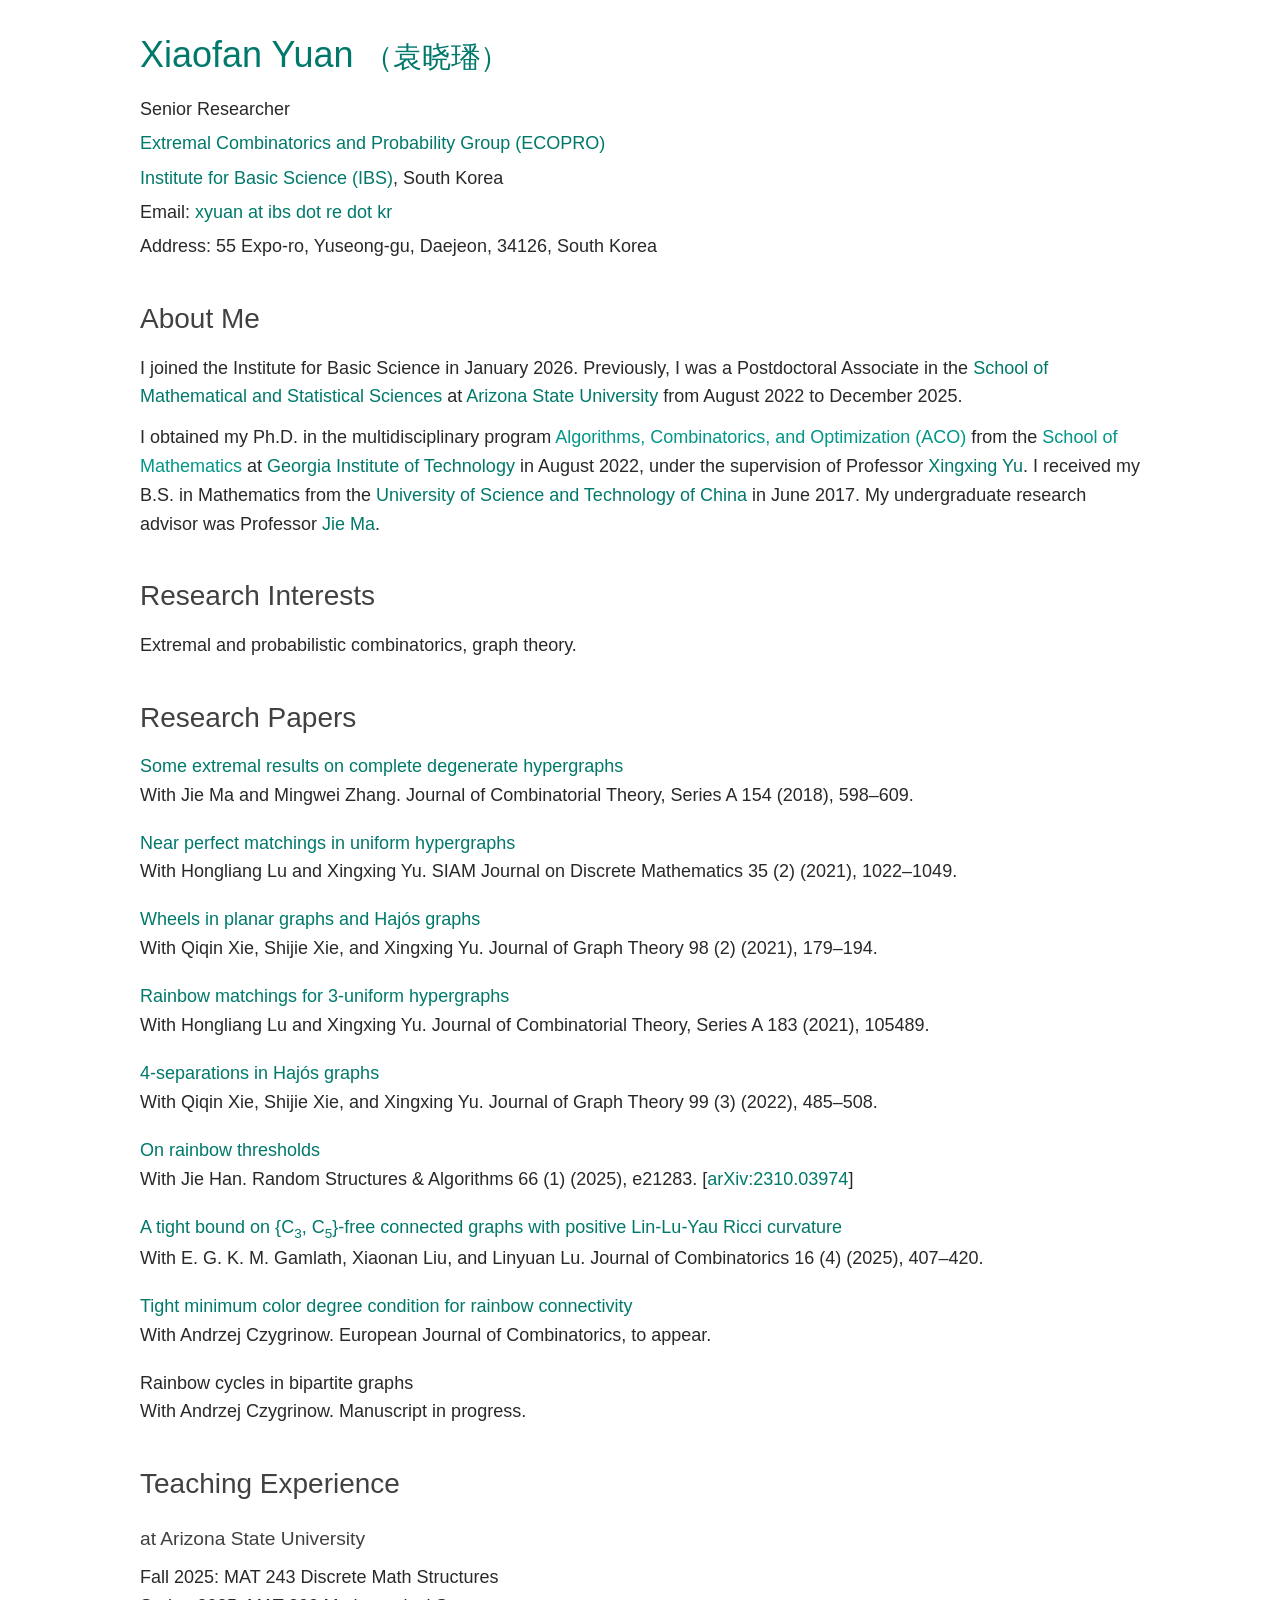
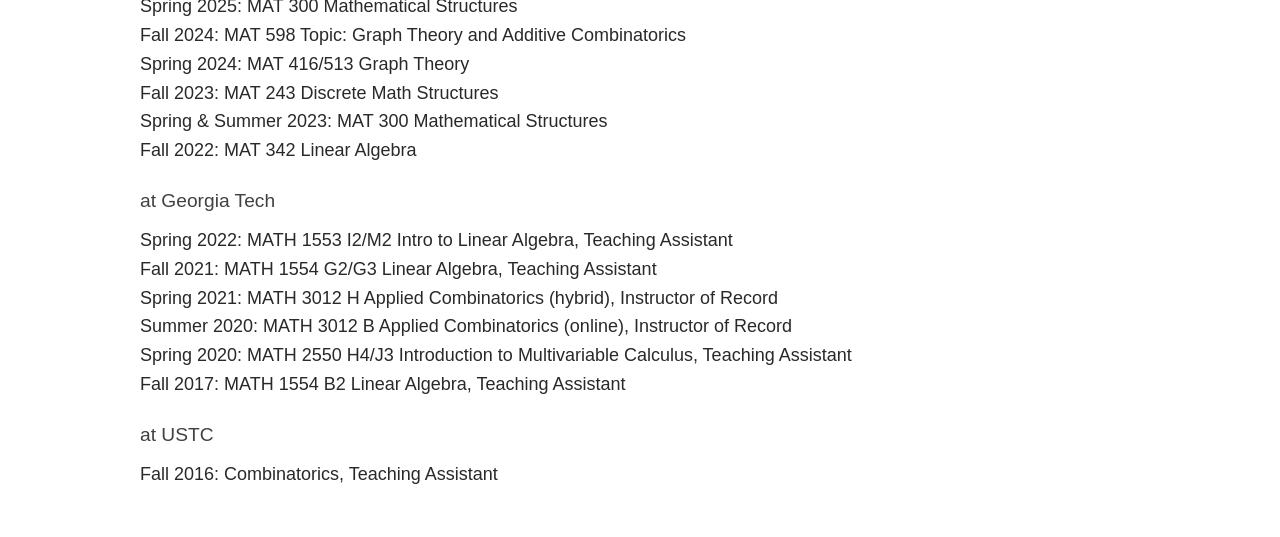
==== index.html @ 12617dc4 "Refactor index.html by removing empty paragraph tags Removed unnecessary paragraph tags to improve H" ====
<!DOCTYPE html>
<html lang="en">
<head>
  <meta charset="UTF-8">
  <meta name="viewport" content="width=device-width, initial-scale=1">
  <meta name="description" content="Xiaofan Yuan, Senior Researcher at IBS ECOPRO. Extremal and probabilistic combinatorics and graph theory.">
  <title>Xiaofan Yuan's Homepage</title>
  <style>
    * { box-sizing: border-box; }
    body {
      margin: 0;
      background: #fff;
      color: #292929;
      font-family: "Segoe UI", Arial, "Noto Sans CJK SC", "Microsoft YaHei", sans-serif;
      font-size: 18px;
      line-height: 1.6;
    }
    main { width: 80%; max-width: 1000px; margin: 2rem auto 3rem; }
    h1, h2, h3 { font-weight: 500; line-height: 1.3; }
    h1 { margin: 0 0 1rem; font-size: 2.25rem; }
    h2 { margin: 2.5rem 0 1rem; font-size: 1.75rem; color: #414141; }
    h3 { margin: 1.5rem 0 .75rem; font-size: 1.2rem; color: #414141; }
    p { margin: .75rem 0; }
    header p { margin: .35rem 0; }
    a { color: #00796b; text-decoration: none; text-underline-offset: .18em; }
    a:hover { text-decoration: underline; }
    a:focus-visible { outline: 2px solid #00796b; outline-offset: 4px; }
    .chinese-name { display: inline-block; font-size: .8em; }
    .paper { margin-bottom: 1.2rem; }
    sub { font-size: .75em; }
    @media (max-width: 640px) {
      body { font-size: 16px; }
      main { width: auto; margin: 1.5rem 1.15rem 3rem; }
      h1 { font-size: 2rem; }
      h2 { font-size: 1.5rem; }
    }
  </style>
</head>
<body>
  <main>
    <header>
      <h1><a href="./">Xiaofan Yuan <span class="chinese-name" lang="zh-Hans">（袁晓璠）</span></a></h1>
      <p>Senior Researcher</p>
      <p><a href="https://www.ibs.re.kr/ecopro/">Extremal Combinatorics and Probability Group (ECOPRO)</a></p>
      <p><a href="https://www.ibs.re.kr/">Institute for Basic Science (IBS)</a>, South Korea</p>
      <p>Email: <a href="mailto:xyuan518@ibs.re.kr">xyuan at ibs dot re dot kr</a></p>
      <p>Address: 55 Expo-ro, Yuseong-gu, Daejeon, 34126, South Korea</p>
    </header>

    <section aria-labelledby="about-heading">
      <h2 id="about-heading">About Me</h2>
      <p>
        I joined the Institute for Basic Science in January 2026.
        Previously, I was a Postdoctoral Associate in the
        <a href="https://math.asu.edu/">School of Mathematical and Statistical Sciences</a>
        at <a href="https://www.asu.edu/">Arizona State University</a>
        from August 2022 to December 2025.
        </p>
      <p>
        I obtained my Ph.D. in the multidisciplinary program 
        <a href="http://www.aco.gatech.edu" style="text-decoration:none"><font color="#009688">Algorithms, Combinatorics, and Optimization (ACO)</font></a> 
        from the <a href="http://www.math.gatech.edu" style="text-decoration:none"><font color="#009688">School of Mathematics</font></a> at
      <a href="https://www.gatech.edu/">Georgia Institute of Technology</a> in August 2022,
        under the supervision of Professor <a href="https://people.math.gatech.edu/~yu/">Xingxing Yu</a>.
      
        I received my B.S. in Mathematics from the
        <a href="https://en.ustc.edu.cn/">University of Science and Technology of China</a>
        in June 2017. My undergraduate research advisor was Professor
        <a href="https://staff.ustc.edu.cn/~jiema/">Jie Ma</a>.
      </p>
    </section>

    <section aria-labelledby="research-heading">
      <h2 id="research-heading">Research Interests</h2>
      <p>Extremal and probabilistic combinatorics, graph theory.</p>
    </section>

    <section aria-labelledby="papers-heading">
      <h2 id="papers-heading">Research Papers</h2>
      <p class="paper">
        <a href="https://doi.org/10.1016/j.jcta.2017.10.002">Some extremal results on complete degenerate hypergraphs</a><br>
        With Jie Ma and Mingwei Zhang. Journal of Combinatorial Theory, Series A 154 (2018), 598–609.
      </p>

      <p class="paper">
        <a href="https://doi.org/10.1137/19M1300662">Near perfect matchings in uniform hypergraphs</a><br>
        With Hongliang Lu and Xingxing Yu. SIAM Journal on Discrete Mathematics 35 (2) (2021), 1022–1049.
      </p>

      <p class="paper">
        <a href="https://doi.org/10.1002/jgt.22687">Wheels in planar graphs and Hajós graphs</a><br>
        With Qiqin Xie, Shijie Xie, and Xingxing Yu. Journal of Graph Theory 98 (2) (2021), 179–194.
      </p>

      <p class="paper">
        <a href="https://doi.org/10.1016/j.jcta.2021.105489">Rainbow matchings for 3-uniform hypergraphs</a><br>
        With Hongliang Lu and Xingxing Yu. Journal of Combinatorial Theory, Series A 183 (2021), 105489.
      </p>

      <p class="paper">
        <a href="https://doi.org/10.1002/jgt.22751">4-separations in Hajós graphs</a><br>
        With Qiqin Xie, Shijie Xie, and Xingxing Yu. Journal of Graph Theory 99 (3) (2022), 485–508.
      </p>

      <p class="paper">
        <a href="https://doi.org/10.1002/rsa.21283">On rainbow thresholds</a><br>
        With Jie Han. Random Structures &amp; Algorithms 66 (1) (2025), e21283. [<a href="https://arxiv.org/abs/2310.03974">arXiv:2310.03974</a>]
      </p>

      <p class="paper">
        <a href="https://arxiv.org/abs/2312.16593">A tight bound on {C<sub>3</sub>, C<sub>5</sub>}-free connected graphs with positive Lin-Lu-Yau Ricci curvature</a><br>
        With E. G. K. M. Gamlath, Xiaonan Liu, and Linyuan Lu. Journal of Combinatorics 16 (4) (2025), 407–420.
      </p>

      <p class="paper">
        <a href="https://arxiv.org/abs/2411.09095">Tight minimum color degree condition for rainbow connectivity</a><br>
        With Andrzej Czygrinow. European Journal of Combinatorics, to appear.
      </p>

      <p class="paper">
        <span>Rainbow cycles in bipartite graphs</span><br>
        With Andrzej Czygrinow. Manuscript in progress.
      </p>
    </section>

    <section aria-labelledby="teaching-heading">
      <h2 id="teaching-heading">Teaching Experience</h2>
      <h3>at Arizona State University</h3>
      <p>
        Fall 2025: MAT 243 Discrete Math Structures<br>
        Spring 2025: MAT 300 Mathematical Structures<br>
        Fall 2024: MAT 598 Topic: Graph Theory and Additive Combinatorics<br>
        Spring 2024: MAT 416/513 Graph Theory<br>
        Fall 2023: MAT 243 Discrete Math Structures<br>
        Spring &amp; Summer 2023: MAT 300 Mathematical Structures<br>
        Fall 2022: MAT 342 Linear Algebra
      </p>

      <h3>at Georgia Tech</h3>
      <p>
        Spring 2022: MATH 1553 I2/M2 Intro to Linear Algebra, Teaching Assistant<br>
        Fall 2021: MATH 1554 G2/G3 Linear Algebra, Teaching Assistant<br>
        Spring 2021: MATH 3012 H Applied Combinatorics (hybrid), Instructor of Record<br>
        Summer 2020: MATH 3012 B Applied Combinatorics (online), Instructor of Record<br>
        Spring 2020: MATH 2550 H4/J3 Introduction to Multivariable Calculus, Teaching Assistant<br>
        Fall 2017: MATH 1554 B2 Linear Algebra, Teaching Assistant
      </p>

      <h3>at USTC</h3>
      <p>Fall 2016: Combinatorics, Teaching Assistant</p>
    </section>
  </main>
</body>
</html>
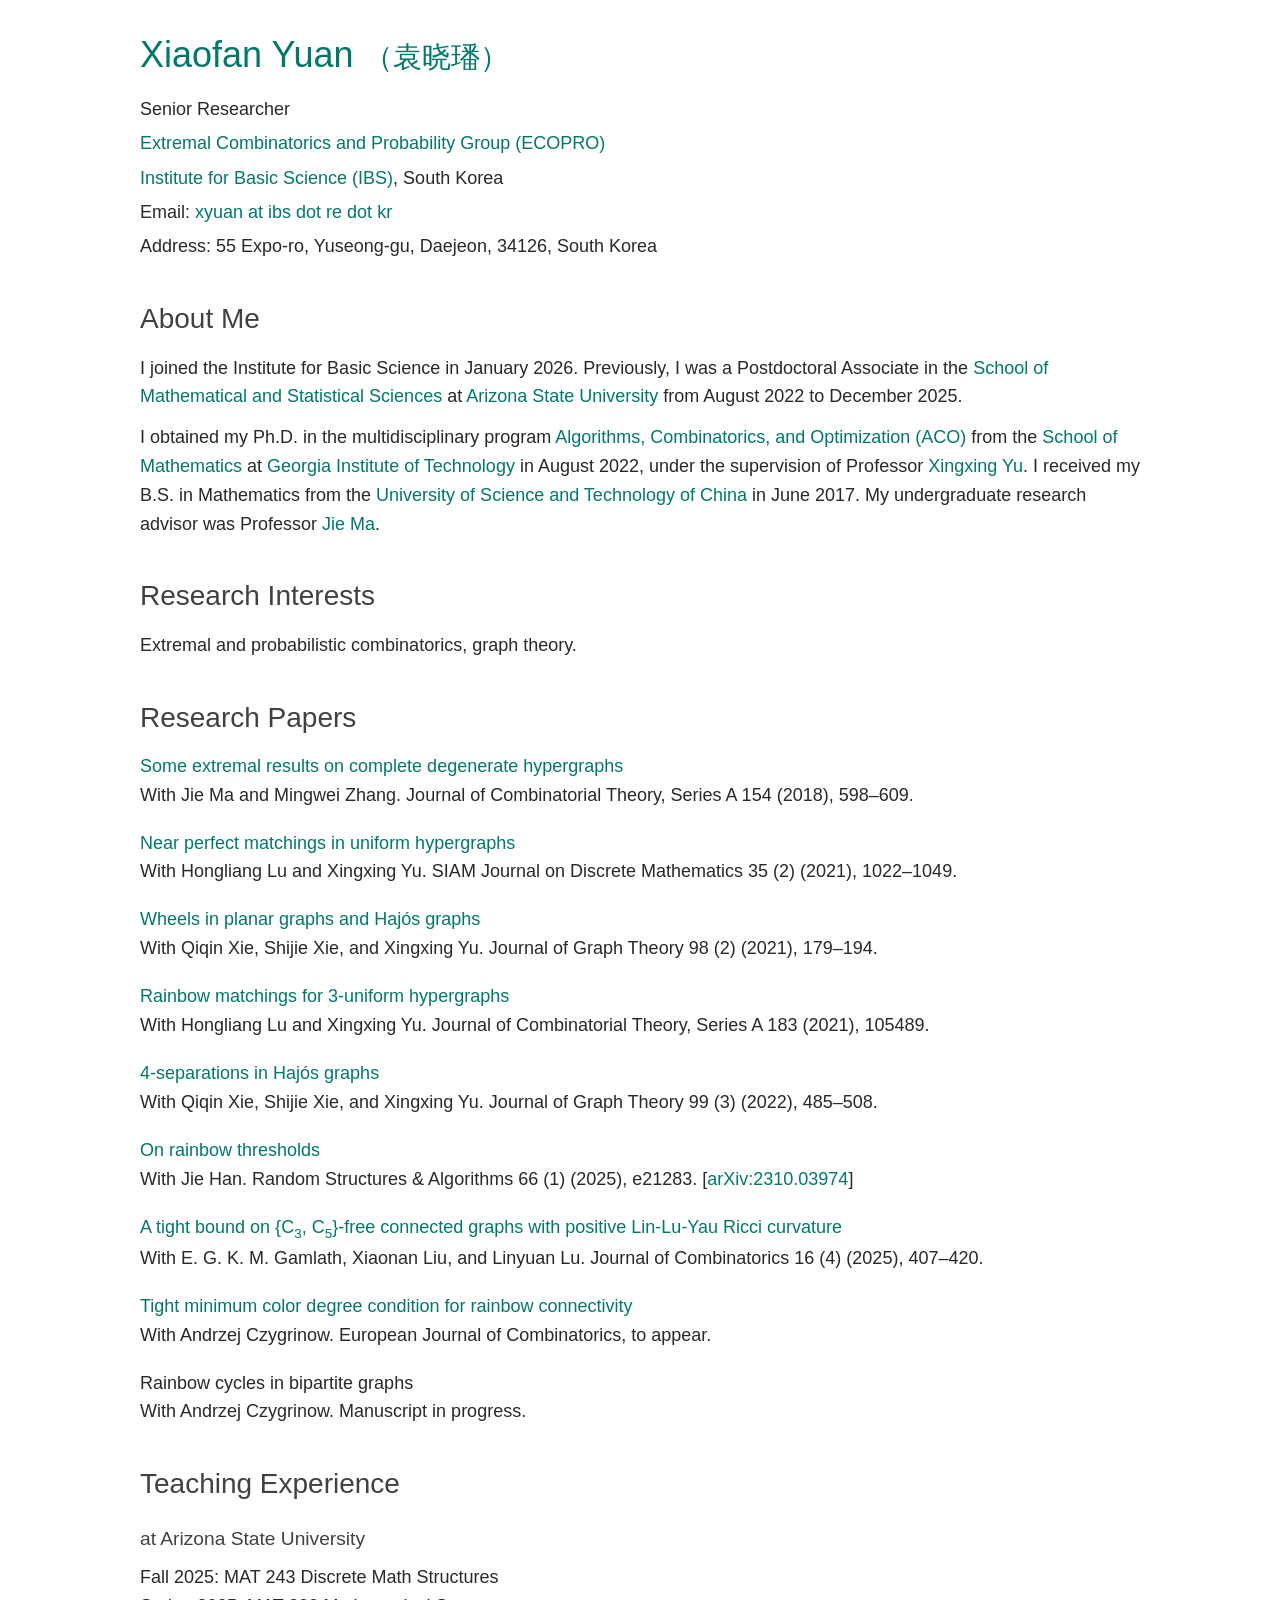
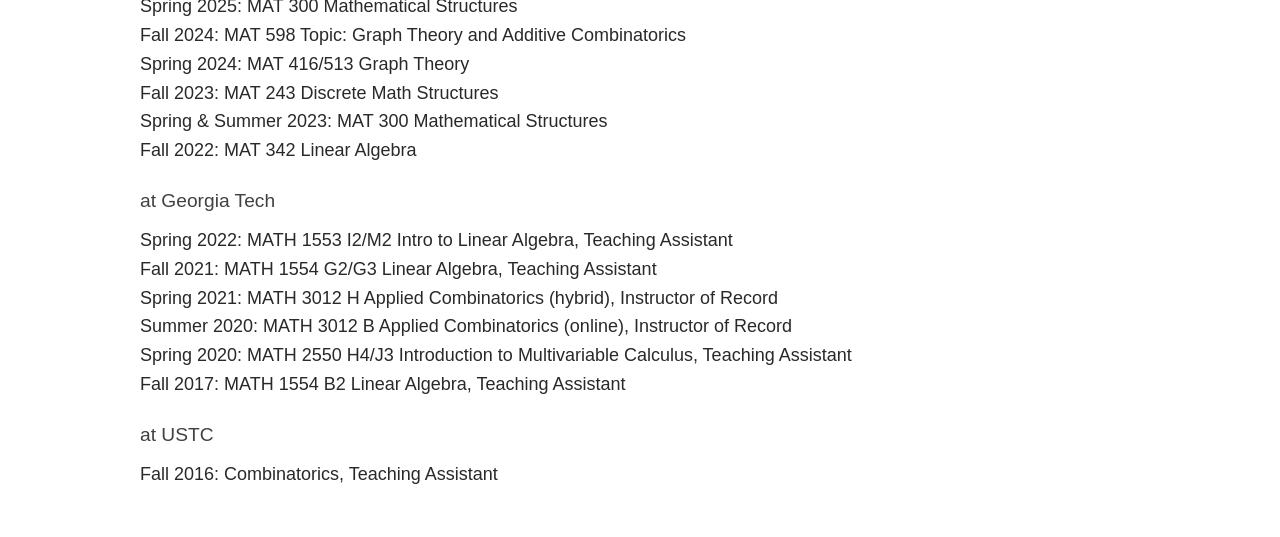
==== commit 99a50917: "Fix HTML links and remove font tags" ====
--- a/index.html
+++ b/index.html
@@ -59,8 +59,8 @@
         </p>
       <p>
         I obtained my Ph.D. in the multidisciplinary program 
-        <a href="http://www.aco.gatech.edu" style="text-decoration:none"><font color="#009688">Algorithms, Combinatorics, and Optimization (ACO)</font></a> 
-        from the <a href="http://www.math.gatech.edu" style="text-decoration:none"><font color="#009688">School of Mathematics</font></a> at
+        <a href="http://www.aco.gatech.edu" style="text-decoration:none">Algorithms, Combinatorics, and Optimization (ACO)</a> 
+        from the <a href="http://www.math.gatech.edu" style="text-decoration:none">School of Mathematics</a> at
       <a href="https://www.gatech.edu/">Georgia Institute of Technology</a> in August 2022,
         under the supervision of Professor <a href="https://people.math.gatech.edu/~yu/">Xingxing Yu</a>.
       
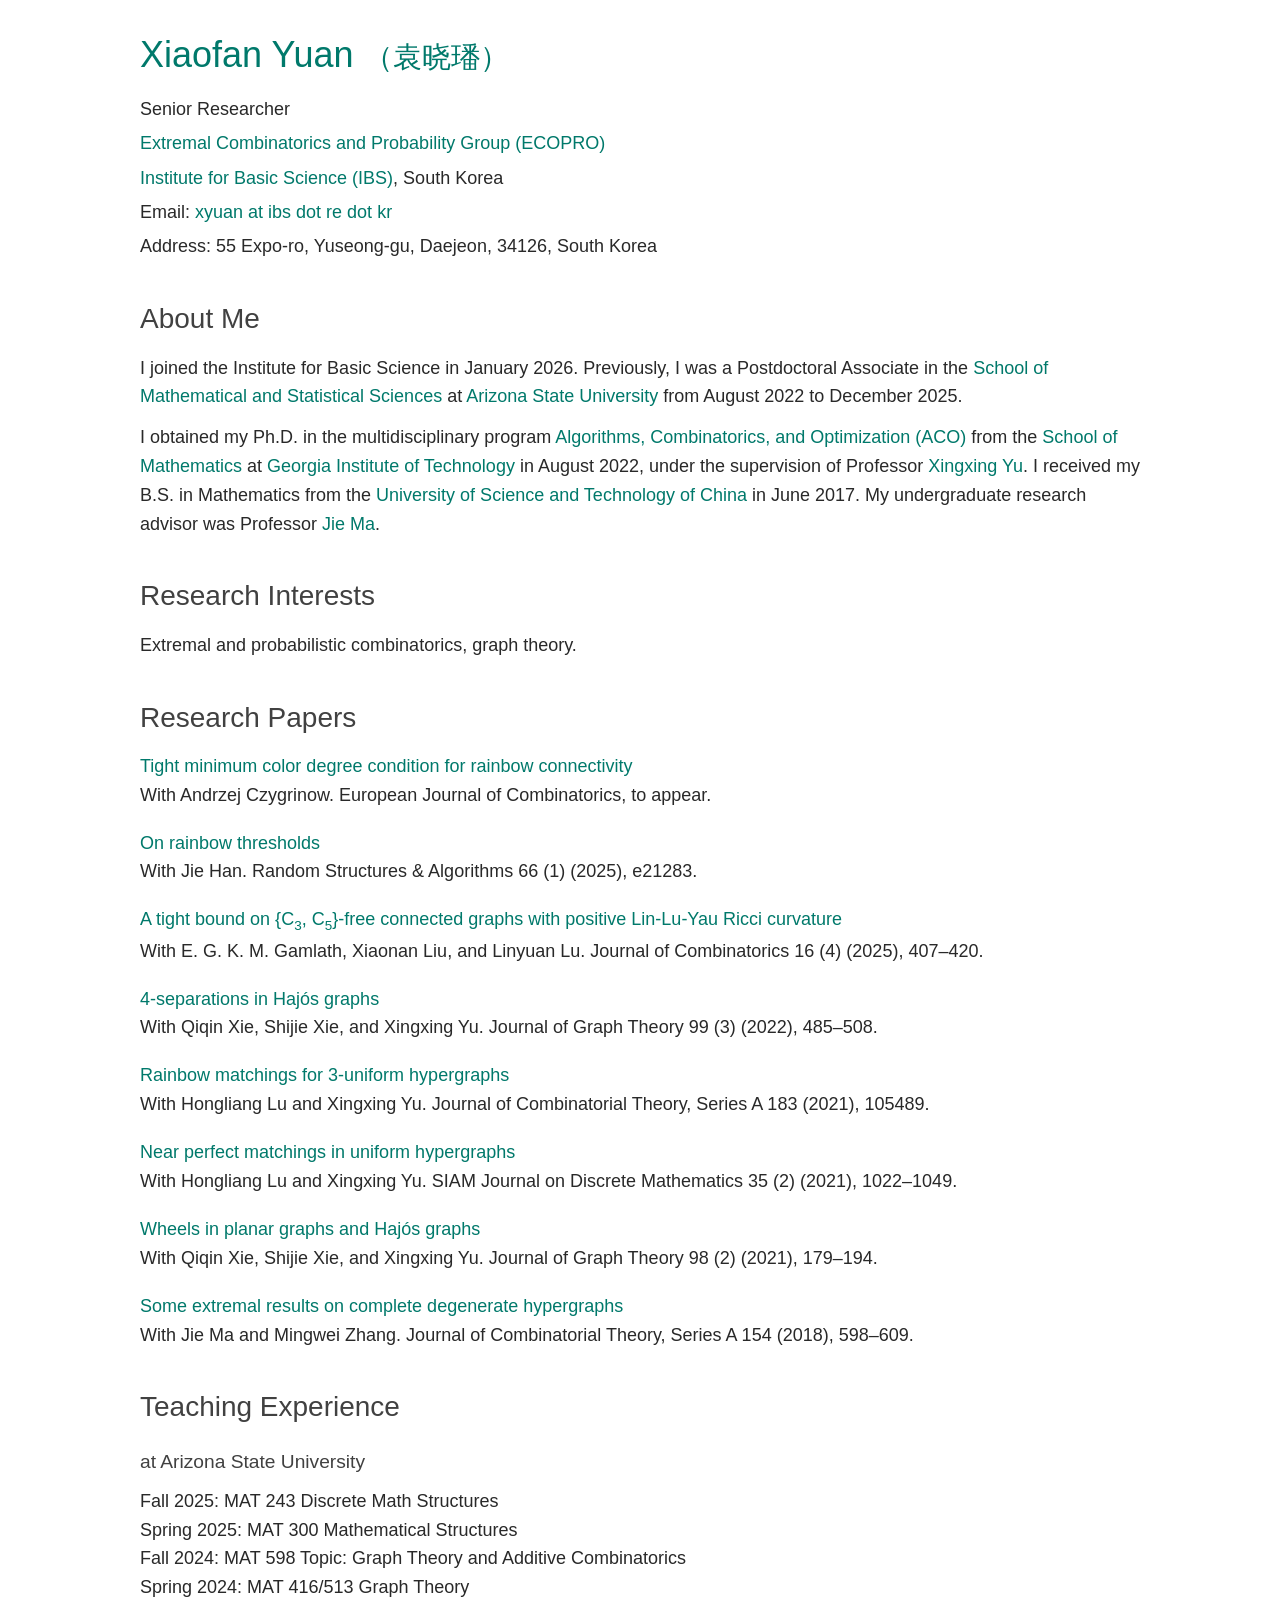
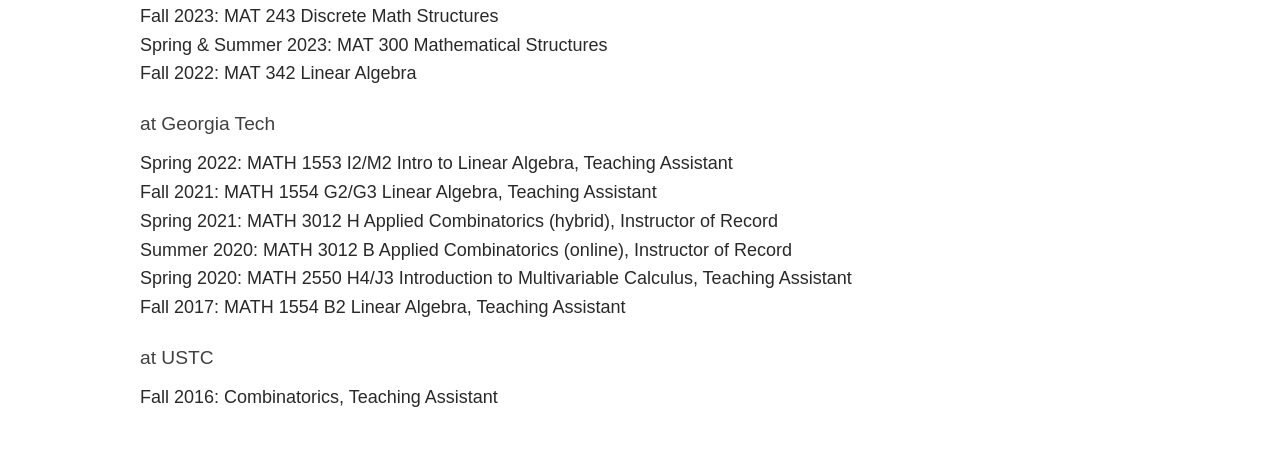
==== commit b0be719b: "Update index.html" ====
--- a/index.html
+++ b/index.html
@@ -78,40 +78,6 @@
 
     <section aria-labelledby="papers-heading">
       <h2 id="papers-heading">Research Papers</h2>
-      <p class="paper">
-        <a href="https://doi.org/10.1016/j.jcta.2017.10.002">Some extremal results on complete degenerate hypergraphs</a><br>
-        With Jie Ma and Mingwei Zhang. Journal of Combinatorial Theory, Series A 154 (2018), 598–609.
-      </p>
-
-      <p class="paper">
-        <a href="https://doi.org/10.1137/19M1300662">Near perfect matchings in uniform hypergraphs</a><br>
-        With Hongliang Lu and Xingxing Yu. SIAM Journal on Discrete Mathematics 35 (2) (2021), 1022–1049.
-      </p>
-
-      <p class="paper">
-        <a href="https://doi.org/10.1002/jgt.22687">Wheels in planar graphs and Hajós graphs</a><br>
-        With Qiqin Xie, Shijie Xie, and Xingxing Yu. Journal of Graph Theory 98 (2) (2021), 179–194.
-      </p>
-
-      <p class="paper">
-        <a href="https://doi.org/10.1016/j.jcta.2021.105489">Rainbow matchings for 3-uniform hypergraphs</a><br>
-        With Hongliang Lu and Xingxing Yu. Journal of Combinatorial Theory, Series A 183 (2021), 105489.
-      </p>
-
-      <p class="paper">
-        <a href="https://doi.org/10.1002/jgt.22751">4-separations in Hajós graphs</a><br>
-        With Qiqin Xie, Shijie Xie, and Xingxing Yu. Journal of Graph Theory 99 (3) (2022), 485–508.
-      </p>
-
-      <p class="paper">
-        <a href="https://doi.org/10.1002/rsa.21283">On rainbow thresholds</a><br>
-        With Jie Han. Random Structures &amp; Algorithms 66 (1) (2025), e21283. [<a href="https://arxiv.org/abs/2310.03974">arXiv:2310.03974</a>]
-      </p>
-
-      <p class="paper">
-        <a href="https://arxiv.org/abs/2312.16593">A tight bound on {C<sub>3</sub>, C<sub>5</sub>}-free connected graphs with positive Lin-Lu-Yau Ricci curvature</a><br>
-        With E. G. K. M. Gamlath, Xiaonan Liu, and Linyuan Lu. Journal of Combinatorics 16 (4) (2025), 407–420.
-      </p>
 
       <p class="paper">
         <a href="https://arxiv.org/abs/2411.09095">Tight minimum color degree condition for rainbow connectivity</a><br>
@@ -119,9 +85,44 @@
       </p>
 
       <p class="paper">
-        <span>Rainbow cycles in bipartite graphs</span><br>
-        With Andrzej Czygrinow. Manuscript in progress.
+        <a href="https://doi.org/10.1002/rsa.21283">On rainbow thresholds</a><br>
+        With Jie Han. Random Structures &amp; Algorithms 66 (1) (2025), e21283. 
       </p>
+
+       <p class="paper">
+        <a href="https://arxiv.org/abs/2312.16593">A tight bound on {C<sub>3</sub>, C<sub>5</sub>}-free connected graphs with positive Lin-Lu-Yau Ricci curvature</a><br>
+        With E. G. K. M. Gamlath, Xiaonan Liu, and Linyuan Lu. Journal of Combinatorics 16 (4) (2025), 407–420.
+      </p>
+
+       <p class="paper">
+        <a href="https://doi.org/10.1002/jgt.22751">4-separations in Hajós graphs</a><br>
+        With Qiqin Xie, Shijie Xie, and Xingxing Yu. Journal of Graph Theory 99 (3) (2022), 485–508.
+      </p>
+
+       <p class="paper">
+        <a href="https://doi.org/10.1016/j.jcta.2021.105489">Rainbow matchings for 3-uniform hypergraphs</a><br>
+        With Hongliang Lu and Xingxing Yu. Journal of Combinatorial Theory, Series A 183 (2021), 105489.
+      </p>
+
+       <p class="paper">
+        <a href="https://doi.org/10.1137/19M1300662">Near perfect matchings in uniform hypergraphs</a><br>
+        With Hongliang Lu and Xingxing Yu. SIAM Journal on Discrete Mathematics 35 (2) (2021), 1022–1049.
+      </p>
+
+       
+      <p class="paper">
+        <a href="https://doi.org/10.1002/jgt.22687">Wheels in planar graphs and Hajós graphs</a><br>
+        With Qiqin Xie, Shijie Xie, and Xingxing Yu. Journal of Graph Theory 98 (2) (2021), 179–194.
+      </p>
+
+
+      <p class="paper">
+        <a href="https://doi.org/10.1016/j.jcta.2017.10.002">Some extremal results on complete degenerate hypergraphs</a><br>
+        With Jie Ma and Mingwei Zhang. Journal of Combinatorial Theory, Series A 154 (2018), 598–609.
+      </p>
+
+     
+      
     </section>
 
     <section aria-labelledby="teaching-heading">
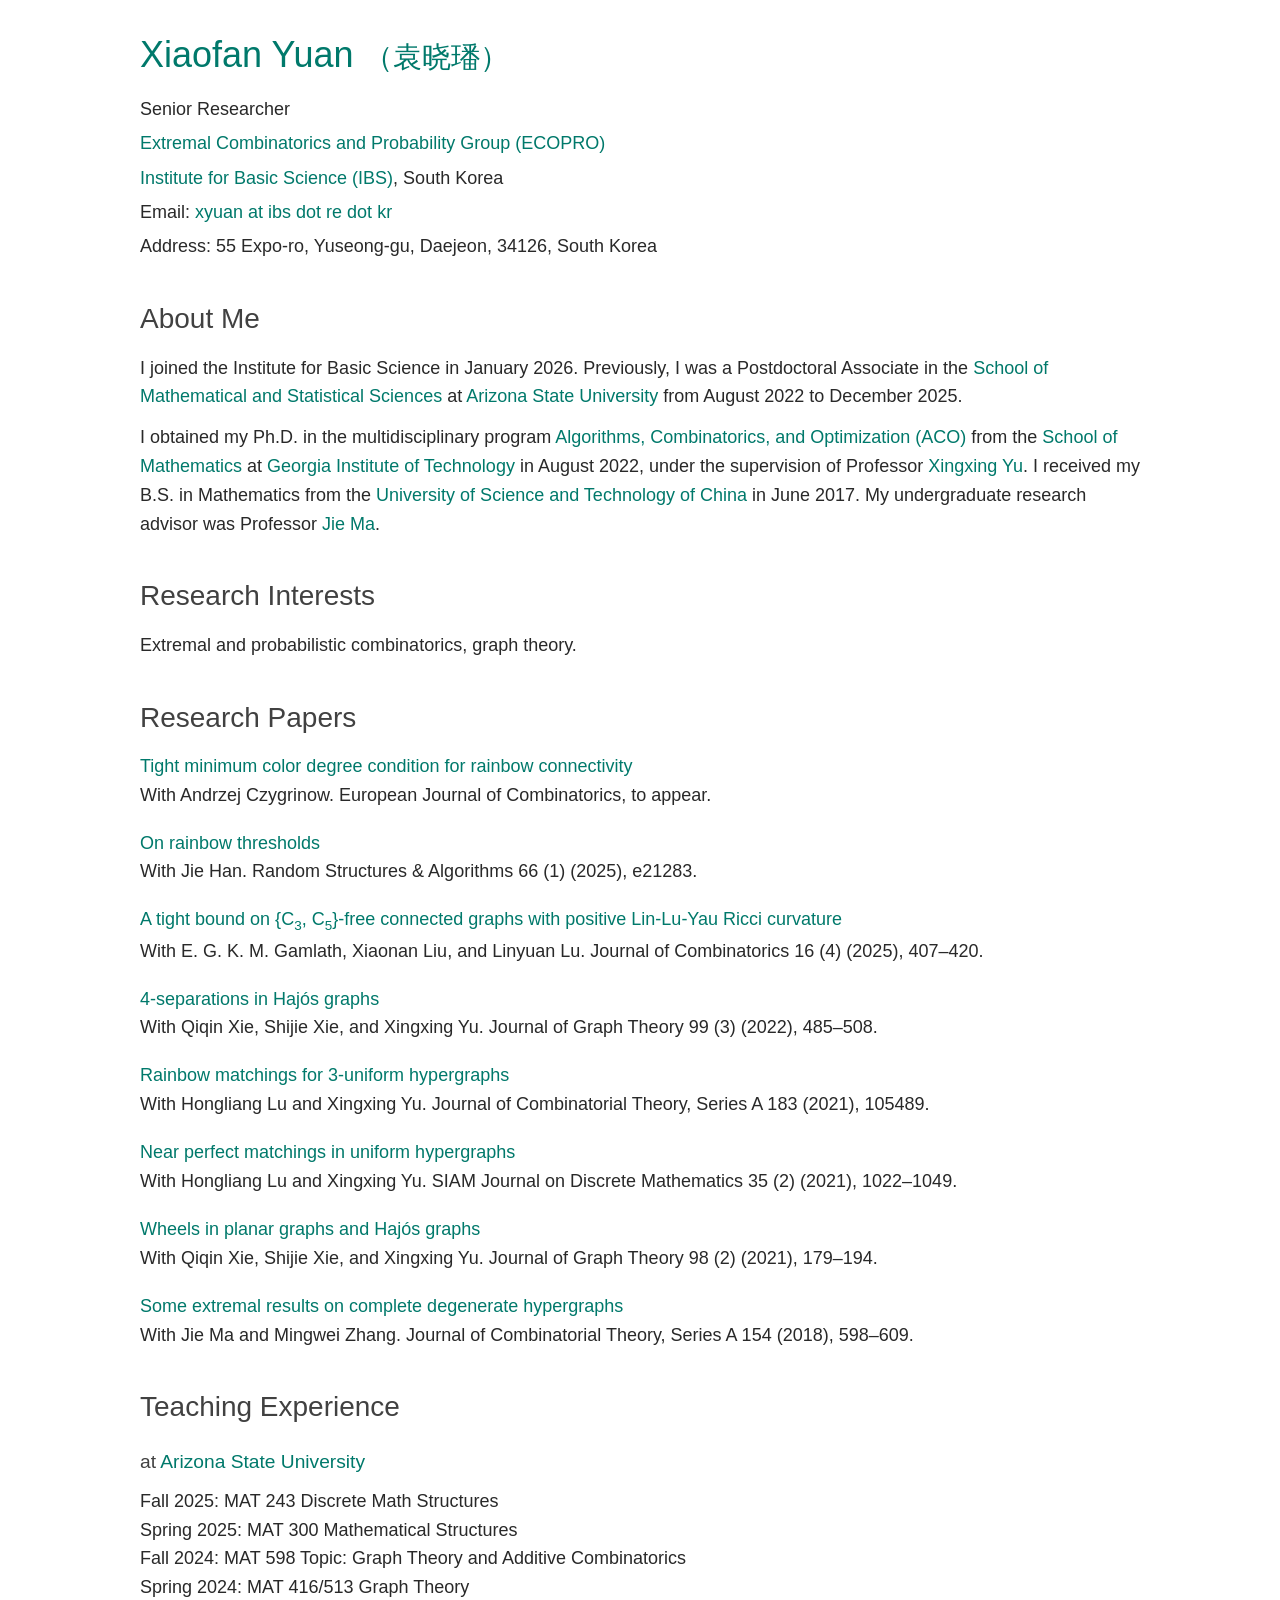
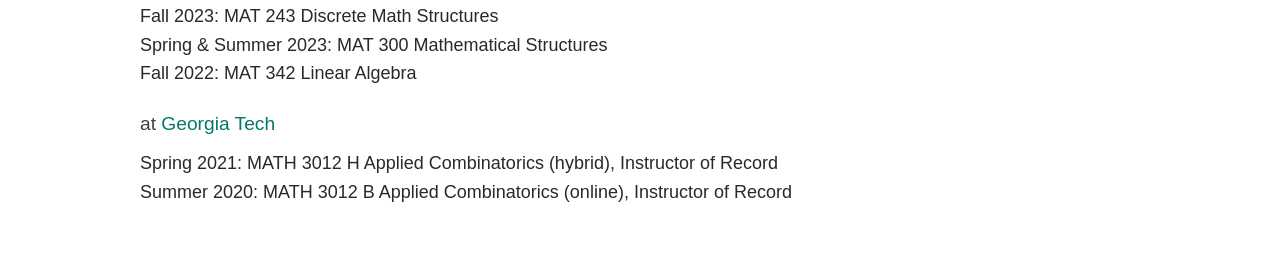
==== commit e6eece6b: "Update index.html" ====
--- a/index.html
+++ b/index.html
@@ -127,7 +127,7 @@
 
     <section aria-labelledby="teaching-heading">
       <h2 id="teaching-heading">Teaching Experience</h2>
-      <h3>at Arizona State University</h3>
+      <h3>at <a href="https://www.asu.edu/">Arizona State University</a></h3>
       <p>
         Fall 2025: MAT 243 Discrete Math Structures<br>
         Spring 2025: MAT 300 Mathematical Structures<br>
@@ -138,18 +138,12 @@
         Fall 2022: MAT 342 Linear Algebra
       </p>
 
-      <h3>at Georgia Tech</h3>
+      <h3>at <a href="https://www.gatech.edu/">Georgia Tech</a></h3>
       <p>
-        Spring 2022: MATH 1553 I2/M2 Intro to Linear Algebra, Teaching Assistant<br>
-        Fall 2021: MATH 1554 G2/G3 Linear Algebra, Teaching Assistant<br>
         Spring 2021: MATH 3012 H Applied Combinatorics (hybrid), Instructor of Record<br>
         Summer 2020: MATH 3012 B Applied Combinatorics (online), Instructor of Record<br>
-        Spring 2020: MATH 2550 H4/J3 Introduction to Multivariable Calculus, Teaching Assistant<br>
-        Fall 2017: MATH 1554 B2 Linear Algebra, Teaching Assistant
       </p>
 
-      <h3>at USTC</h3>
-      <p>Fall 2016: Combinatorics, Teaching Assistant</p>
     </section>
   </main>
 </body>
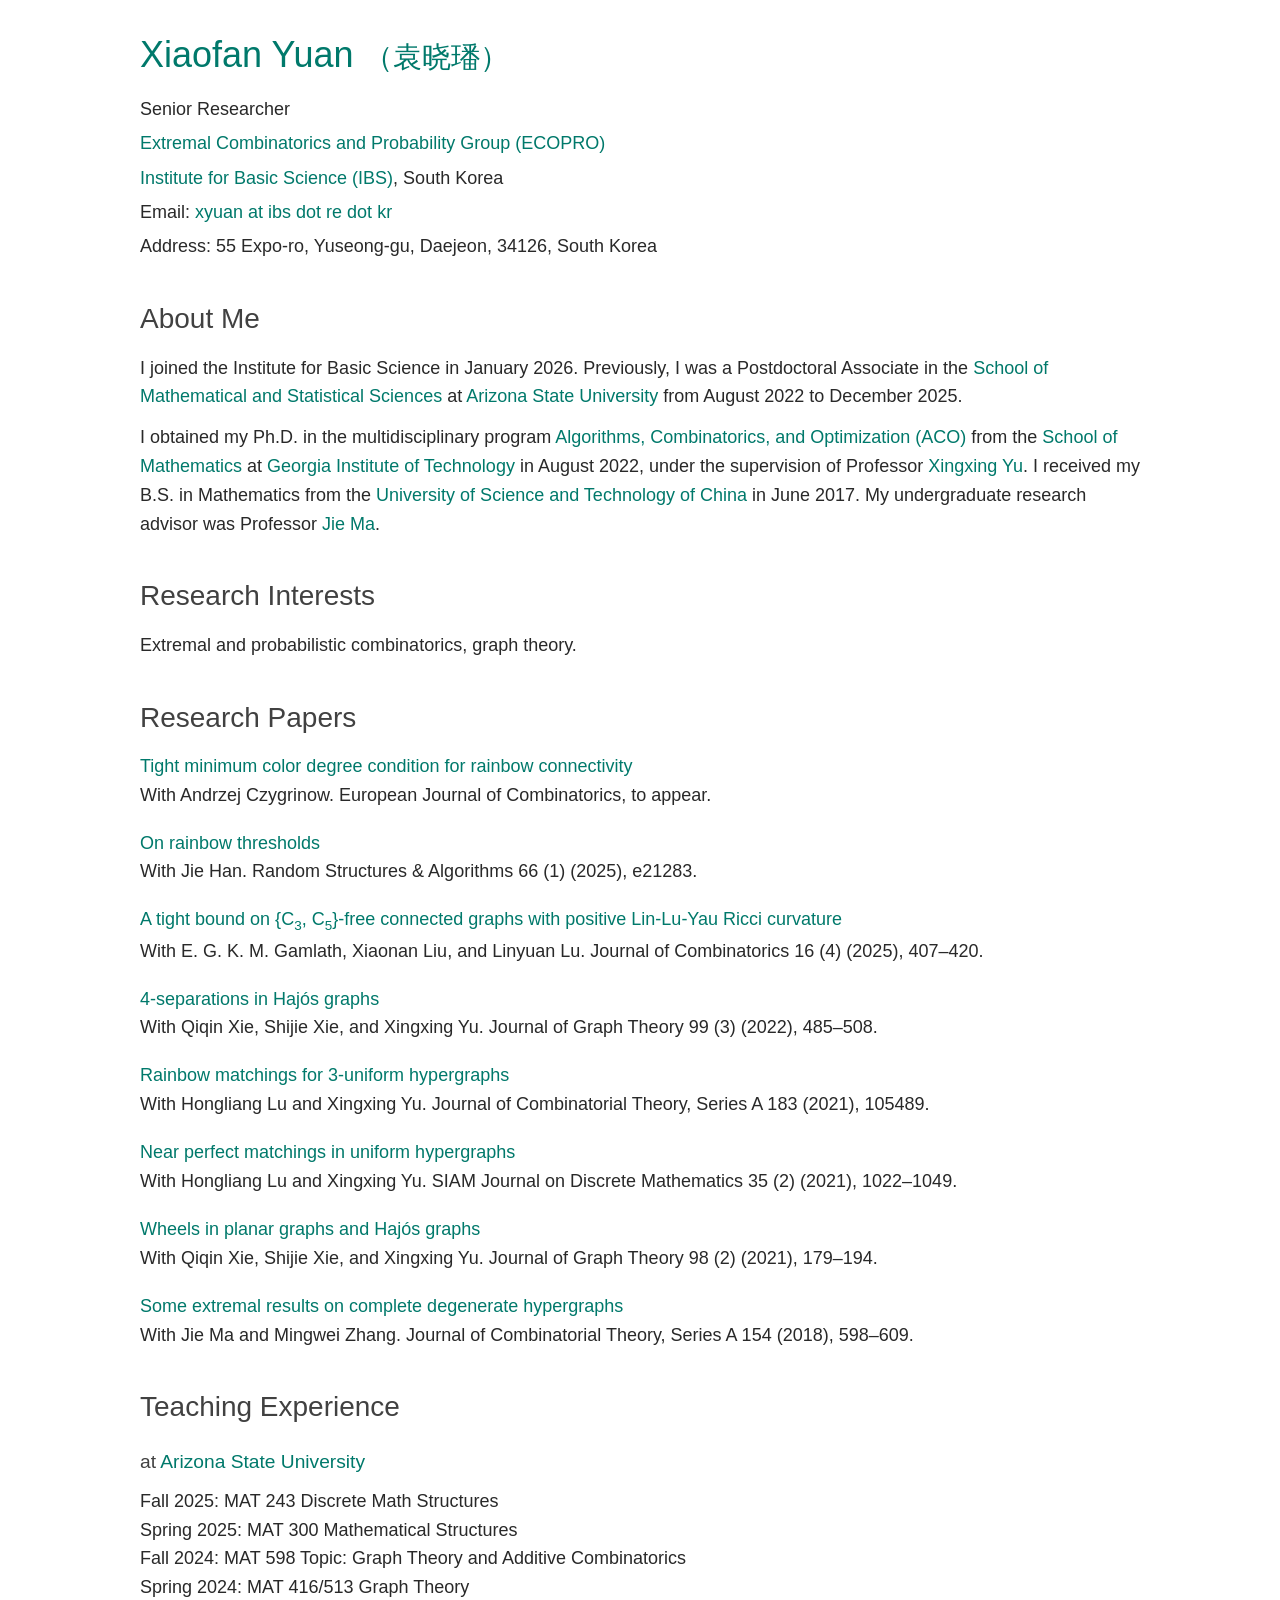
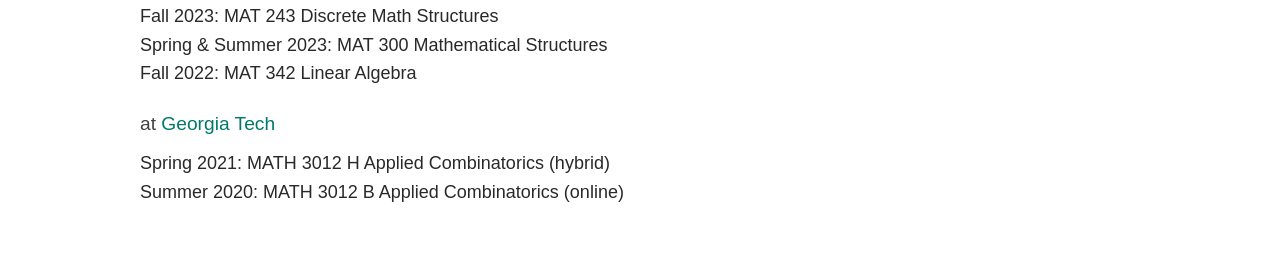
==== commit 785f2bf4: "Remove 'Instructor of Record' from course listings" ====
--- a/index.html
+++ b/index.html
@@ -140,8 +140,8 @@
 
       <h3>at <a href="https://www.gatech.edu/">Georgia Tech</a></h3>
       <p>
-        Spring 2021: MATH 3012 H Applied Combinatorics (hybrid), Instructor of Record<br>
-        Summer 2020: MATH 3012 B Applied Combinatorics (online), Instructor of Record<br>
+        Spring 2021: MATH 3012 H Applied Combinatorics (hybrid)<br>
+        Summer 2020: MATH 3012 B Applied Combinatorics (online)<br>
       </p>
 
     </section>
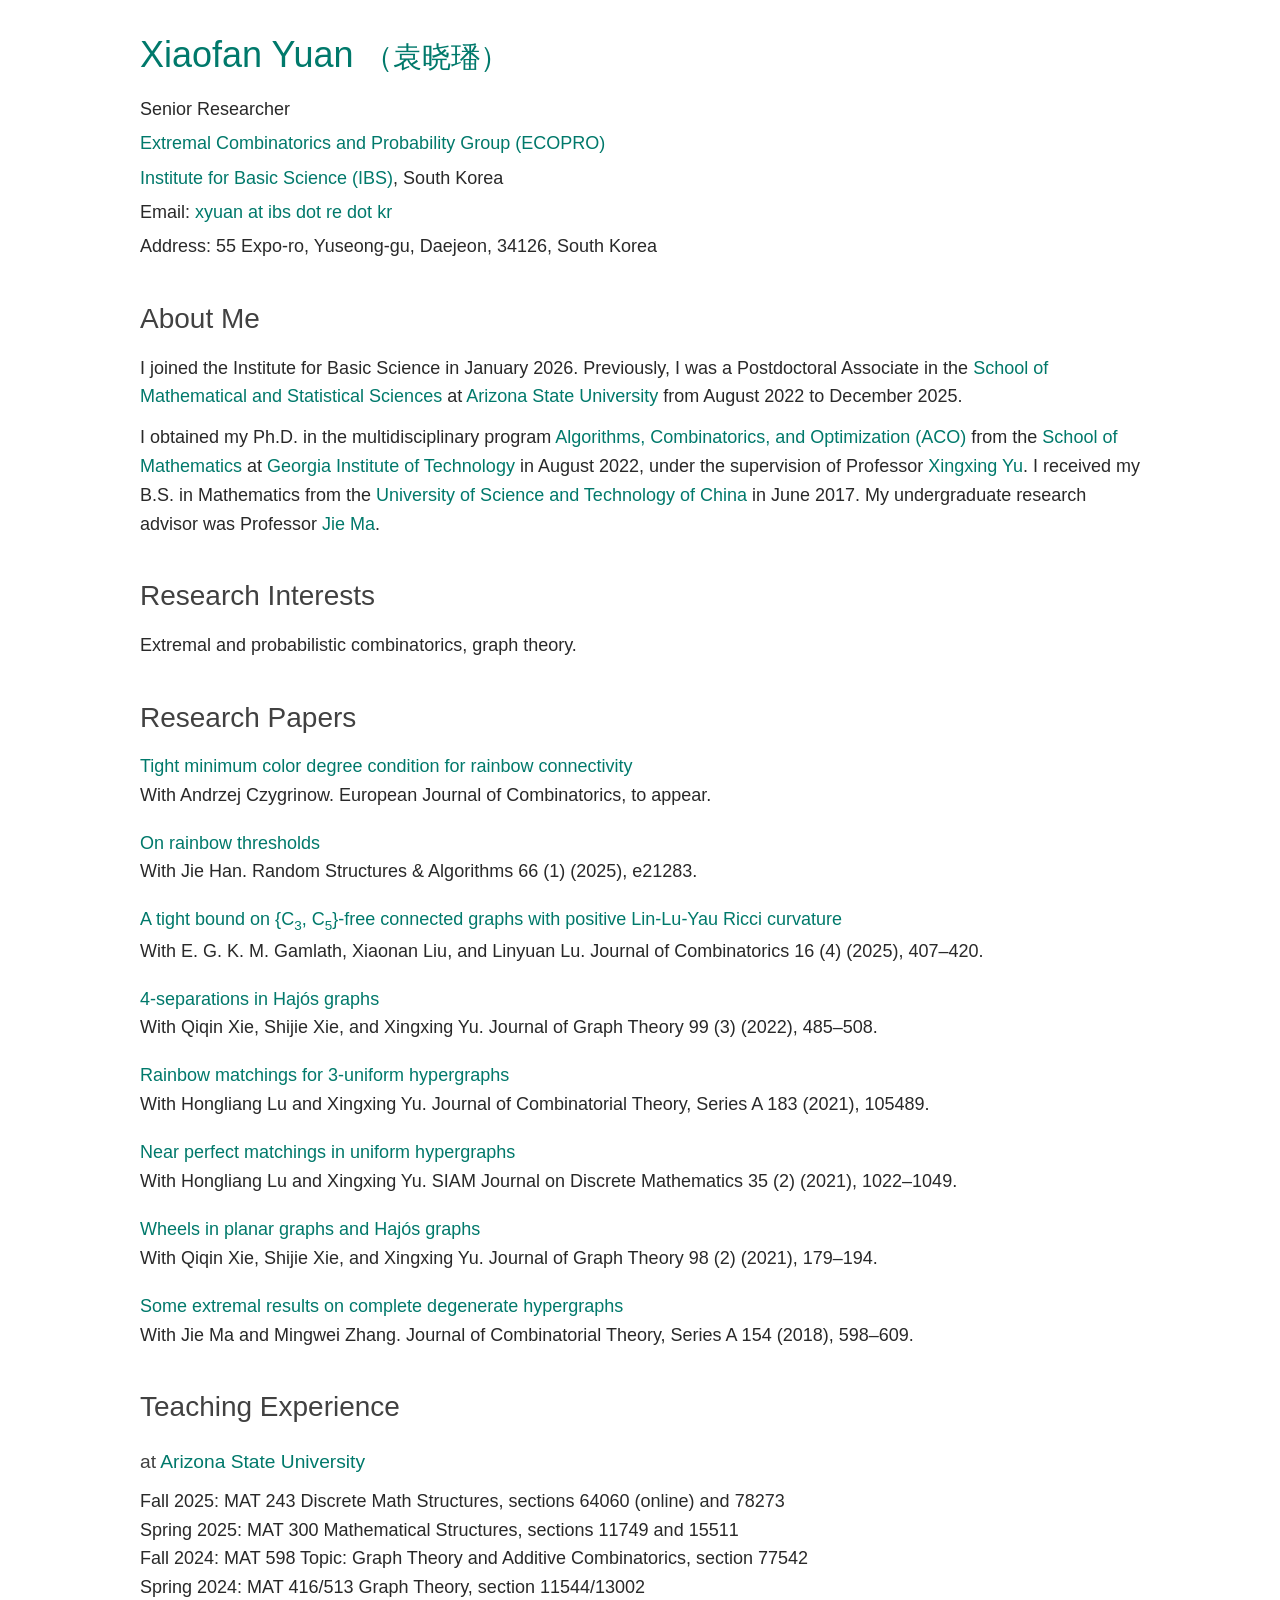
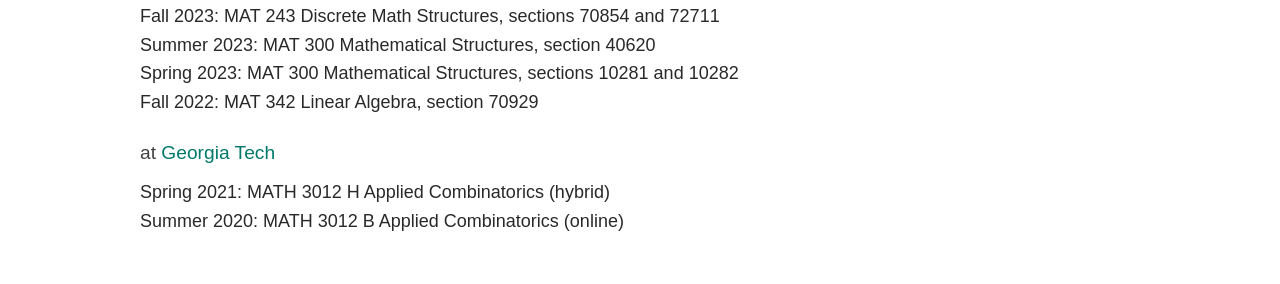
==== commit deb9eec5: "Update index.html" ====
--- a/index.html
+++ b/index.html
@@ -127,15 +127,16 @@
 
     <section aria-labelledby="teaching-heading">
       <h2 id="teaching-heading">Teaching Experience</h2>
-      <h3>at <a href="https://www.asu.edu/">Arizona State University</a></h3>
+      <h3>at <a href="https://search.asu.edu/profile/4226552">Arizona State University</a></h3>
       <p>
-        Fall 2025: MAT 243 Discrete Math Structures<br>
-        Spring 2025: MAT 300 Mathematical Structures<br>
-        Fall 2024: MAT 598 Topic: Graph Theory and Additive Combinatorics<br>
-        Spring 2024: MAT 416/513 Graph Theory<br>
-        Fall 2023: MAT 243 Discrete Math Structures<br>
-        Spring &amp; Summer 2023: MAT 300 Mathematical Structures<br>
-        Fall 2022: MAT 342 Linear Algebra
+        Fall 2025: MAT 243 Discrete Math Structures, sections 64060 (online) and 78273<br>
+        Spring 2025: MAT 300 Mathematical Structures, sections 11749 and 15511<br>
+        Fall 2024: MAT 598 Topic: Graph Theory and Additive Combinatorics, section 77542<br>
+        Spring 2024: MAT 416/513 Graph Theory, section 11544/13002<br>
+        Fall 2023: MAT 243 Discrete Math Structures, sections 70854 and 72711<br>
+        Summer 2023: MAT 300 Mathematical Structures, section 40620<br>
+        Spring 2023: MAT 300 Mathematical Structures, sections 10281 and 10282<br>
+        Fall 2022: MAT 342 Linear Algebra, section 70929
       </p>
 
       <h3>at <a href="https://www.gatech.edu/">Georgia Tech</a></h3>
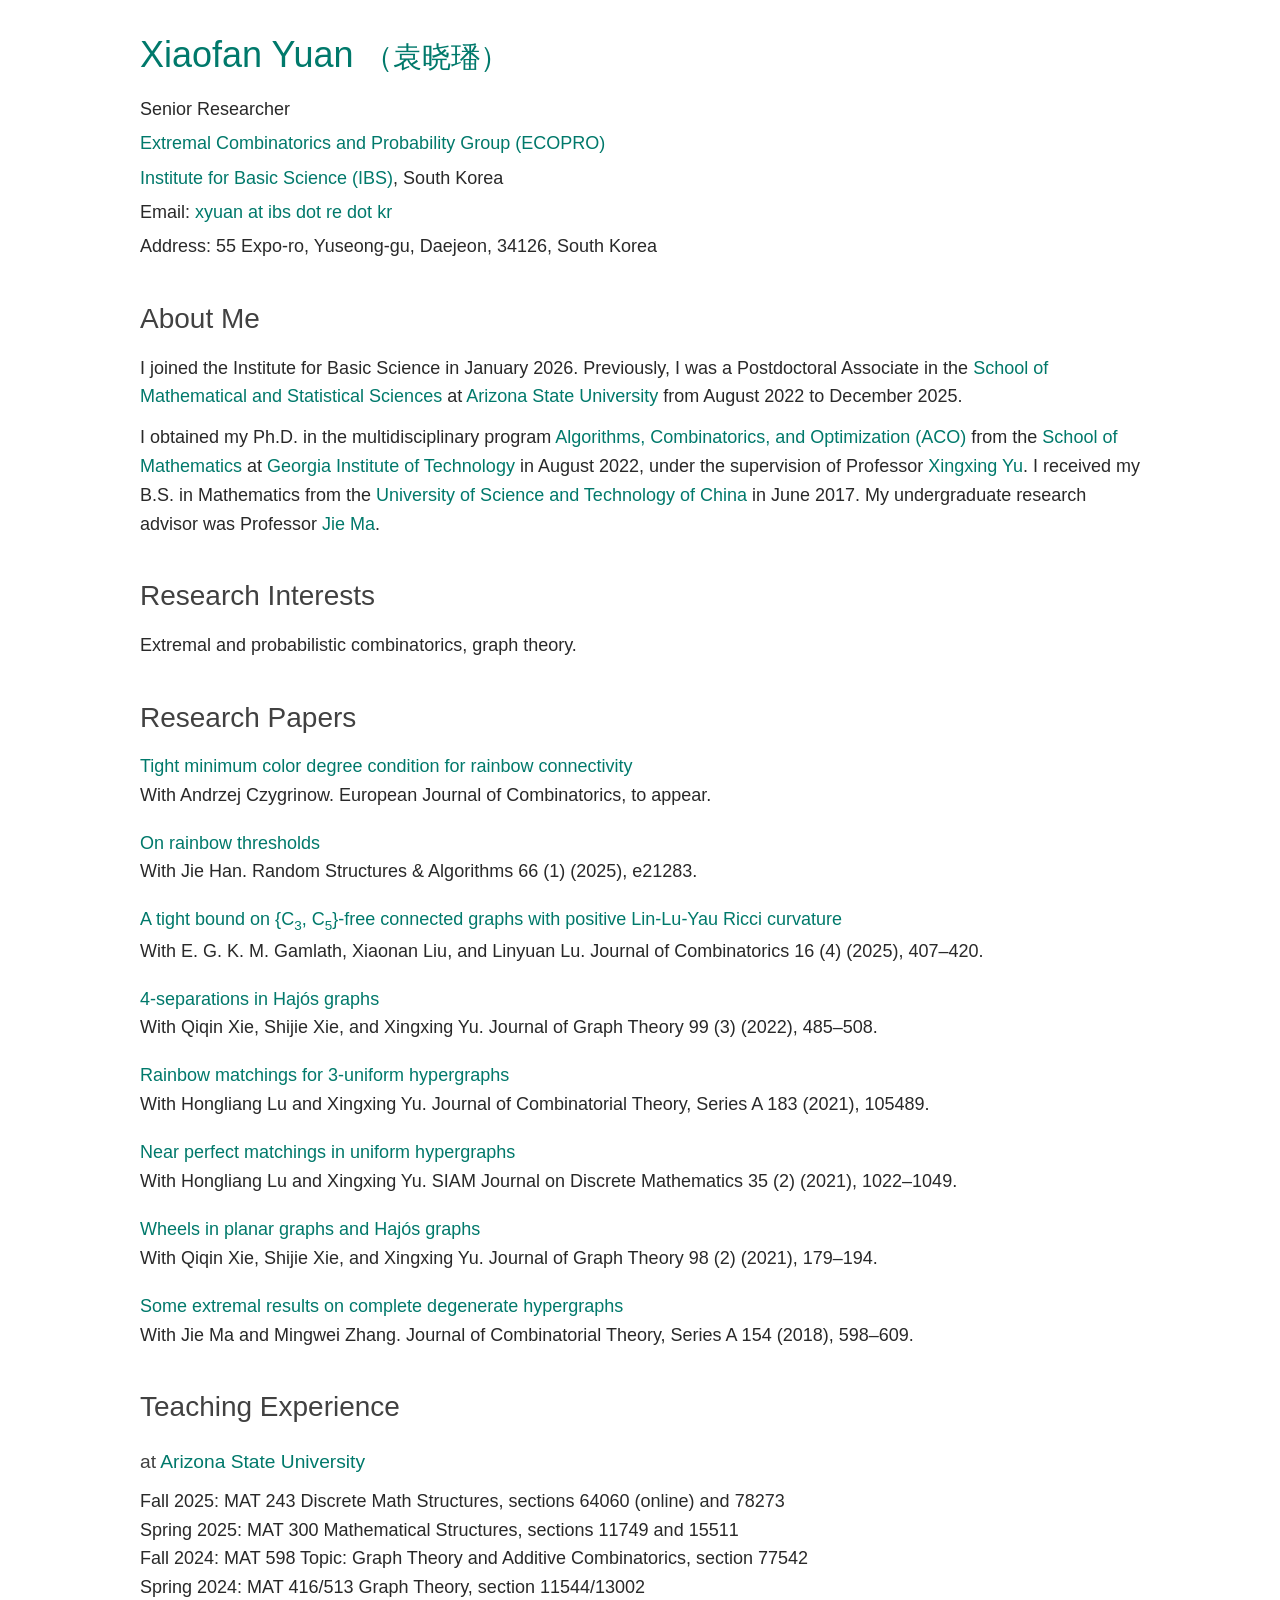
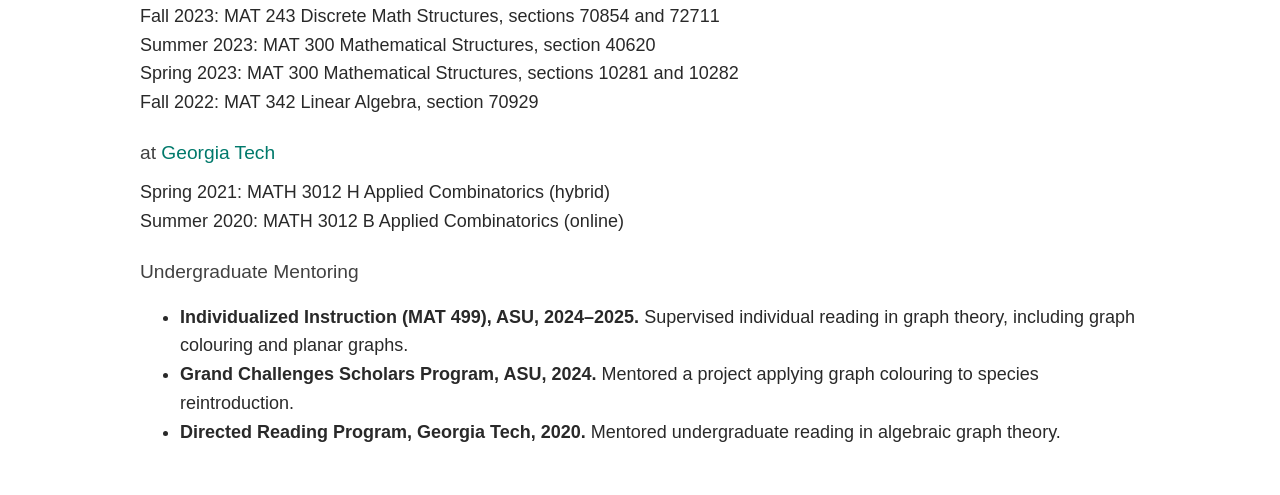
==== commit 3f2df89e: "Update email and add mentoring details in index.html Updated email address and added undergraduate m" ====
--- a/index.html
+++ b/index.html
@@ -44,7 +44,7 @@
       <p>Senior Researcher</p>
       <p><a href="https://www.ibs.re.kr/ecopro/">Extremal Combinatorics and Probability Group (ECOPRO)</a></p>
       <p><a href="https://www.ibs.re.kr/">Institute for Basic Science (IBS)</a>, South Korea</p>
-      <p>Email: <a href="mailto:xyuan518@ibs.re.kr">xyuan at ibs dot re dot kr</a></p>
+      <p>Email: <a href="mailto:xyuan@ibs.re.kr">xyuan at ibs dot re dot kr</a></p>
       <p>Address: 55 Expo-ro, Yuseong-gu, Daejeon, 34126, South Korea</p>
     </header>
 
@@ -145,6 +145,23 @@
         Summer 2020: MATH 3012 B Applied Combinatorics (online)<br>
       </p>
 
+      <h3>Undergraduate Mentoring</h3>
+        <ul>
+        <li>
+          <strong>Individualized Instruction (MAT 499), ASU, 2024–2025.</strong>
+          Supervised individual reading in graph theory, including graph
+          colouring and planar graphs.
+        </li>
+        <li>
+          <strong>Grand Challenges Scholars Program, ASU, 2024.</strong>
+          Mentored a project applying graph colouring to species reintroduction.
+        </li>
+        <li>
+          <strong>Directed Reading Program, Georgia Tech, 2020.</strong>
+          Mentored undergraduate reading in algebraic graph theory.
+        </li>
+      </ul>
+
     </section>
   </main>
 </body>
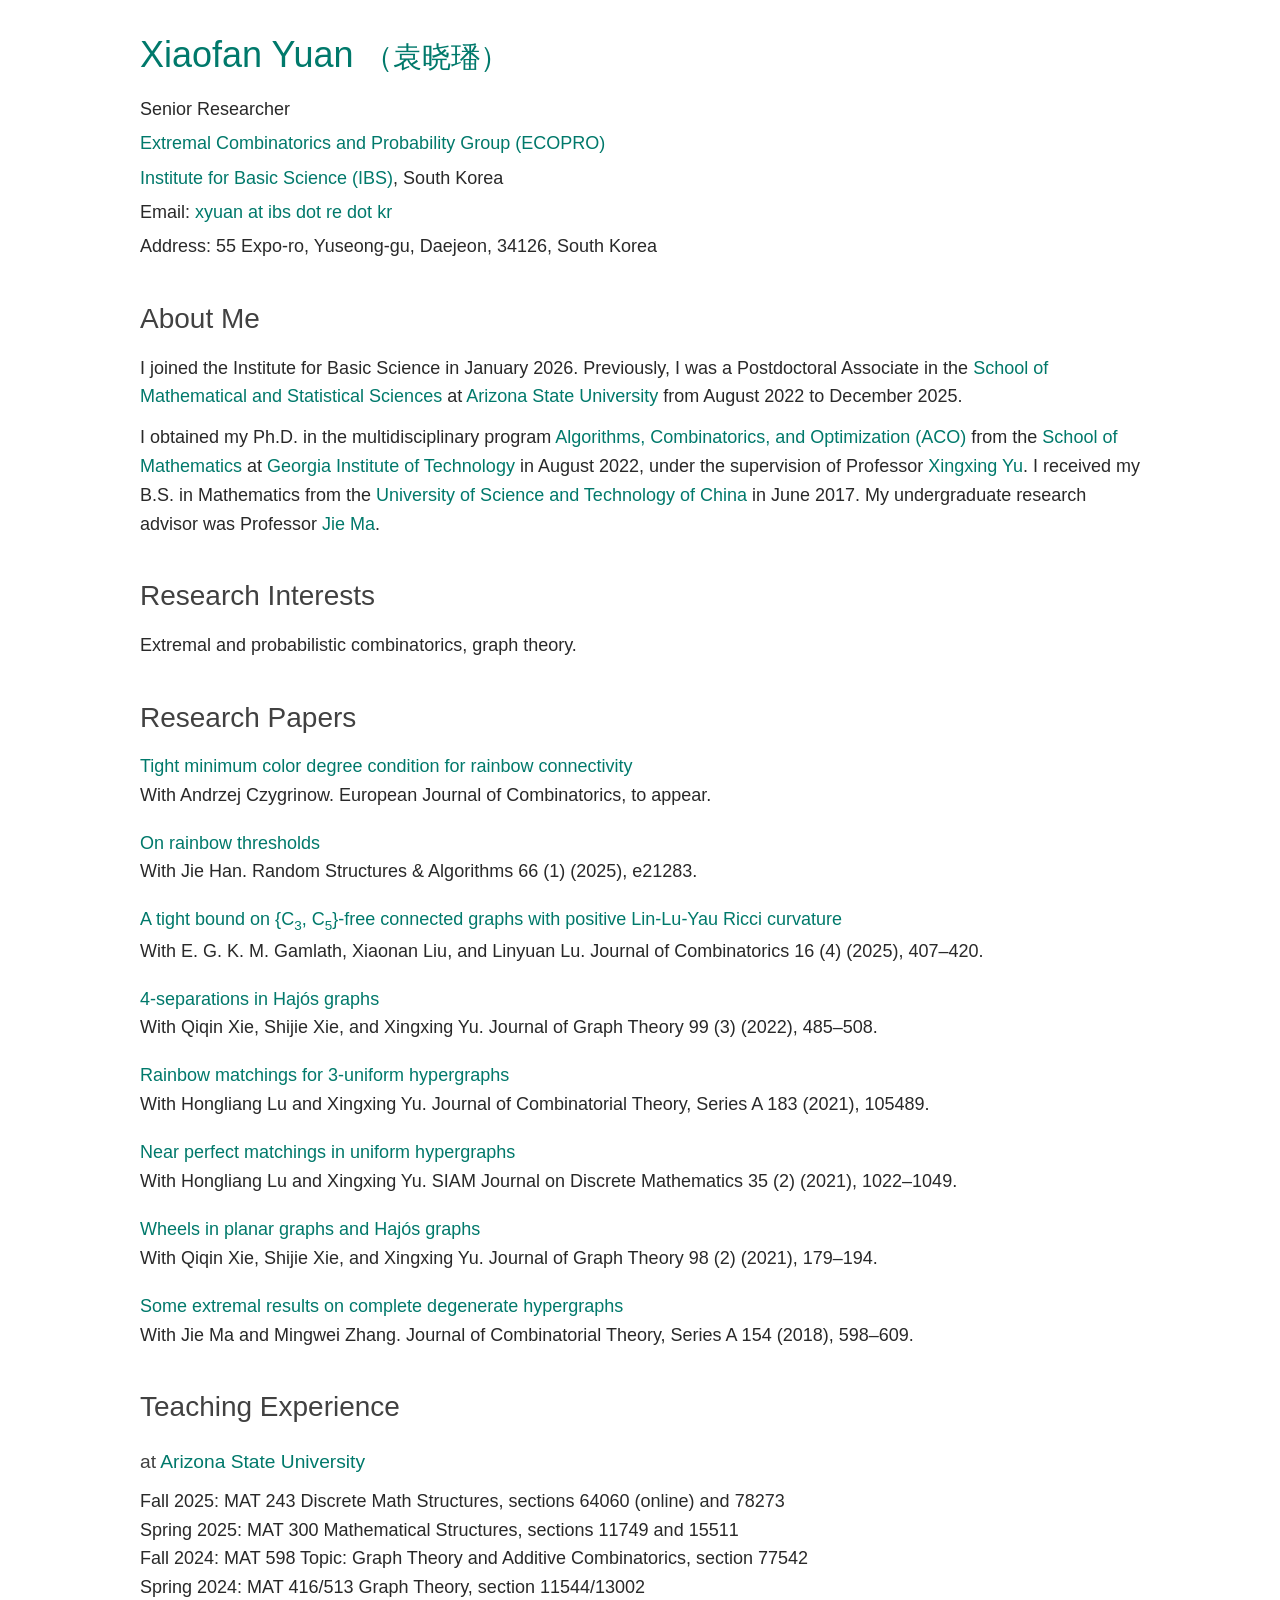
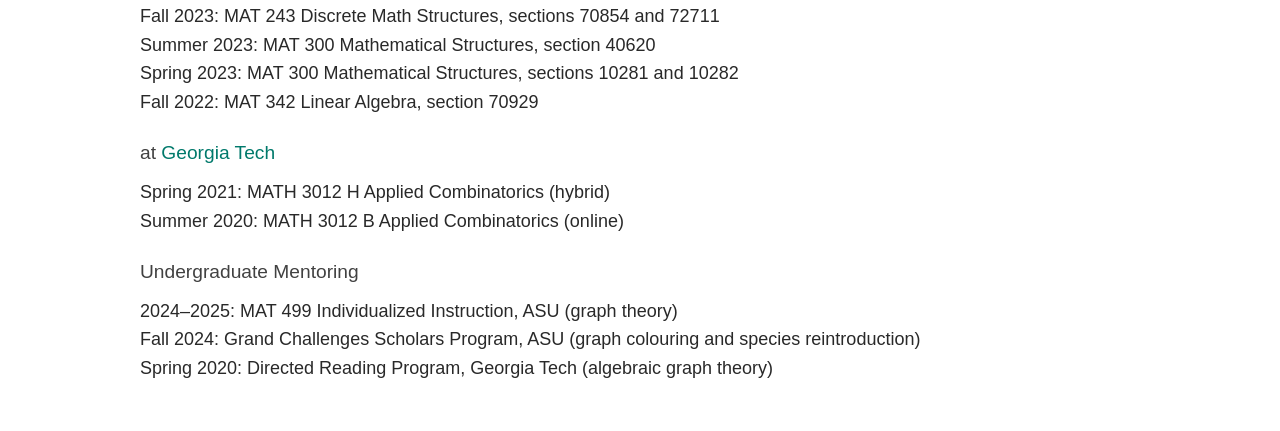
==== commit 97d257b5: "Simplify undergraduate mentoring section Replaced list of mentoring experiences with a paragraph sum" ====
--- a/index.html
+++ b/index.html
@@ -146,21 +146,13 @@
       </p>
 
       <h3>Undergraduate Mentoring</h3>
-        <ul>
-        <li>
-          <strong>Individualized Instruction (MAT 499), ASU, 2024–2025.</strong>
-          Supervised individual reading in graph theory, including graph
-          colouring and planar graphs.
-        </li>
-        <li>
-          <strong>Grand Challenges Scholars Program, ASU, 2024.</strong>
-          Mentored a project applying graph colouring to species reintroduction.
-        </li>
-        <li>
-          <strong>Directed Reading Program, Georgia Tech, 2020.</strong>
-          Mentored undergraduate reading in algebraic graph theory.
-        </li>
-      </ul>
+      <p>
+        2024–2025: MAT 499 Individualized Instruction, ASU (graph theory)<br>
+        Fall 2024: Grand Challenges Scholars Program, ASU
+        (graph colouring and species reintroduction)<br>
+        Spring 2020: Directed Reading Program, Georgia Tech
+        (algebraic graph theory)
+      </p>
 
     </section>
   </main>
